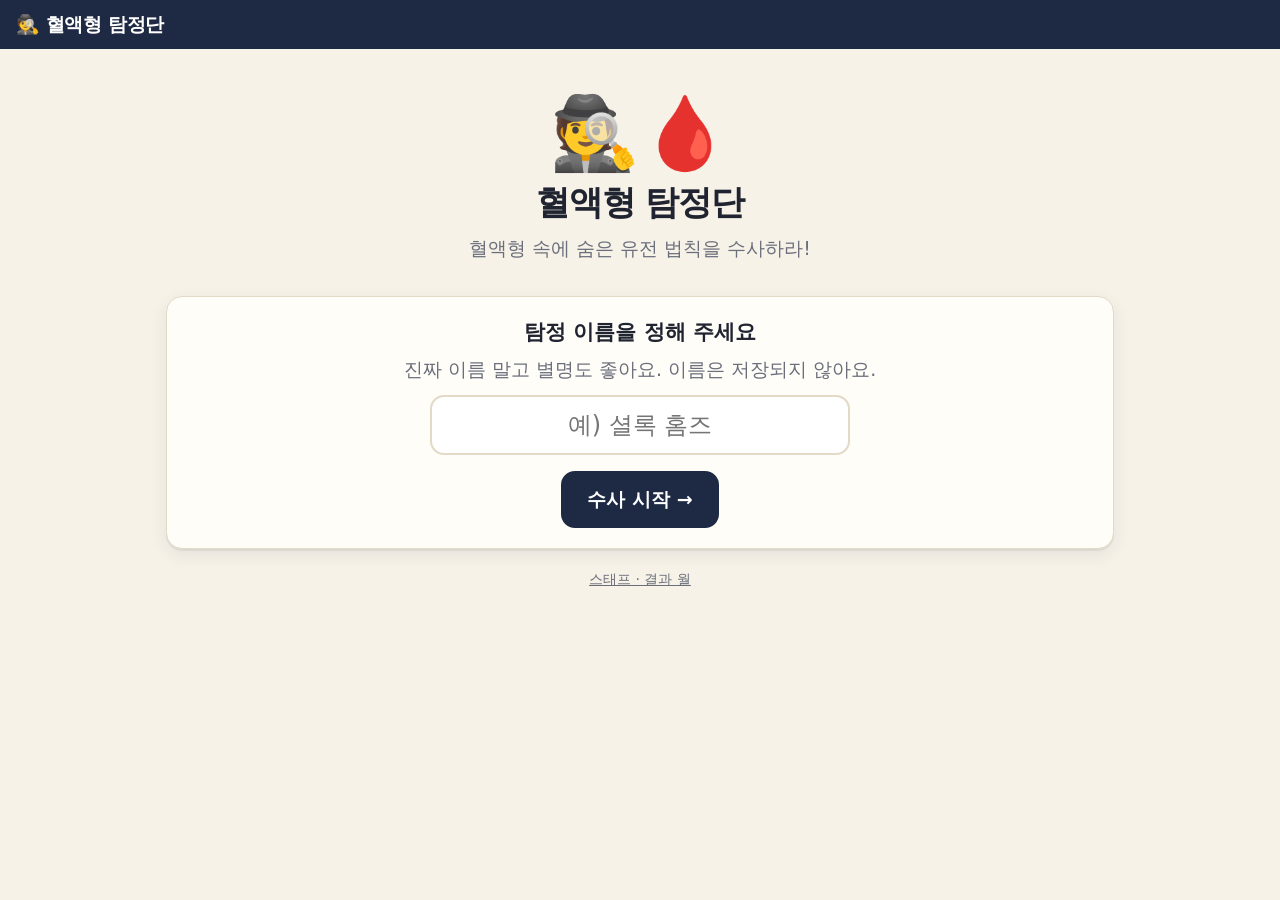
==== index.html @ d7682a1e "참가자 미션 앱, 결과 월, 오프라인 캐시 추가 Co-Authored-By: Claude Opus 5.5 <noreply@anthropic.com>" ====
<!doctype html>
<!-- 혈액형 탐정단 참가자용 앱 (태블릿, 오프라인) -->
<html lang="ko">
<head>
<meta charset="utf-8">
<meta name="viewport" content="width=device-width, initial-scale=1, viewport-fit=cover">
<meta name="theme-color" content="#1e2a44">
<meta name="robots" content="noindex">
<title>혈액형 탐정단</title>
<link rel="manifest" href="manifest.webmanifest">
<link rel="icon" href="icon.svg" type="image/svg+xml">
<link rel="apple-touch-icon" href="icon.svg">
<meta name="apple-mobile-web-app-capable" content="yes">
<link rel="stylesheet" href="css/style.css">
</head>
<body>
<header class="topbar">
  <span class="brand">🕵️ 혈액형 탐정단</span>
  <span class="who" id="who"></span>
  <span id="topActions"></span>
</header>
<main id="app"></main>
<div id="overlay"></div>
<script src="js/genetics.js"></script>
<script src="js/store.js"></script>
<script src="js/app.js"></script>
</body>
</html>
---- css/style.css ----
/* 혈액형 탐정단 공통 스타일 — 태블릿 터치 기준 (큰 버튼, 큰 글씨) */
:root {
  --bg: #f7f2e8;
  --paper: #fffdf8;
  --ink: #1f2430;
  --muted: #6b6f7b;
  --line: #e2d9c6;
  --navy: #1e2a44;
  --gold: #e0a526;
  --ok: #1f8a4c;
  --ok-bg: #e5f5ec;
  --bad: #c0392b;
  --bad-bg: #fbe9e7;
  --A: #e74c3c;
  --B: #2e86de;
  --AB: #8e44ad;
  --O: #e67e22;
  --radius: 16px;
  --shadow: 0 2px 0 rgba(0, 0, 0, .06), 0 6px 18px rgba(30, 42, 68, .08);
}

* { box-sizing: border-box; }
html, body { margin: 0; height: 100%; }
body {
  background: var(--bg);
  color: var(--ink);
  font-family: "Apple SD Gothic Neo", "Malgun Gothic", "Noto Sans KR", system-ui, sans-serif;
  font-size: 19px;
  line-height: 1.5;
  -webkit-tap-highlight-color: transparent;
  user-select: none;
  -webkit-user-select: none;
}
input { user-select: text; -webkit-user-select: text; }
button { font: inherit; color: inherit; }

/* 상단 바 */
.topbar {
  position: sticky; top: 0; z-index: 5;
  display: flex; align-items: center; gap: 12px;
  padding: 10px 16px;
  background: var(--navy); color: #fff;
}
.topbar .brand { font-weight: 800; letter-spacing: -.02em; }
.topbar .who { margin-left: auto; font-size: 16px; opacity: .85; }
.topbar button {
  background: rgba(255, 255, 255, .12); border: 0; border-radius: 10px;
  padding: 8px 14px; color: #fff; cursor: pointer; min-height: 44px;
}

main { max-width: 980px; margin: 0 auto; padding: 20px 16px 48px; }

h1 { font-size: 34px; margin: 8px 0 4px; letter-spacing: -.03em; }
h2 { font-size: 26px; margin: 4px 0 8px; letter-spacing: -.02em; }
h3 { font-size: 21px; margin: 0 0 6px; }
p { margin: 6px 0 12px; }
.muted { color: var(--muted); }
.center { text-align: center; }

.card {
  background: var(--paper); border: 1px solid var(--line); border-radius: var(--radius);
  box-shadow: var(--shadow); padding: 20px; margin: 14px 0;
}
.card.tip { background: #fff8e1; border-color: #f3dc9b; }
.card.warn { background: #fff3f0; border-color: #f2c4bb; }

/* 버튼 */
.btn {
  display: inline-flex; align-items: center; justify-content: center; gap: 8px;
  min-height: 56px; padding: 12px 24px;
  border: 2px solid var(--navy); border-radius: 14px;
  background: var(--paper); color: var(--navy);
  font-weight: 700; cursor: pointer;
  transition: transform .06s;
}
.btn:active { transform: scale(.97); }
.btn.primary { background: var(--navy); color: #fff; }
.btn.gold { background: var(--gold); border-color: var(--gold); color: var(--navy); }
.btn.small { min-height: 44px; padding: 8px 16px; font-size: 16px; }
.btn:disabled { opacity: .35; cursor: default; transform: none; }
.actions { display: flex; flex-wrap: wrap; gap: 12px; margin-top: 16px; }
.actions.end { justify-content: flex-end; }

/* 선택 칩 (혈액형·유전자형·O/X) */
.chips { display: flex; flex-wrap: wrap; gap: 10px; }
.chip {
  min-width: 72px; min-height: 56px; padding: 8px 18px;
  border: 2px solid var(--line); border-radius: 14px; background: #fff;
  font-weight: 800; font-size: 22px; cursor: pointer;
}
.chip.on { border-color: var(--navy); background: var(--navy); color: #fff; }
.chip.t-A.on { background: var(--A); border-color: var(--A); }
.chip.t-B.on { background: var(--B); border-color: var(--B); }
.chip.t-AB.on { background: var(--AB); border-color: var(--AB); }
.chip.t-O.on { background: var(--O); border-color: var(--O); }

.badge {
  display: inline-block; min-width: 2.2em; padding: 2px 10px; border-radius: 999px;
  color: #fff; font-weight: 800; text-align: center; white-space: nowrap;
}
.badge.t-A { background: var(--A); } .badge.t-B { background: var(--B); }
.badge.t-AB { background: var(--AB); } .badge.t-O { background: var(--O); }
.badge.t-none { background: #b8b2a5; }

.gene {
  display: inline-block; padding: 6px 14px; margin: 4px; border-radius: 10px;
  background: #eef1f7; border: 2px dashed #9aa6c2; font-weight: 800; font-size: 24px; letter-spacing: .08em;
}

/* 홈 */
.hero { text-align: center; padding: 28px 0 8px; }
.hero .emoji { font-size: 72px; line-height: 1; }
.name-input {
  width: 100%; max-width: 420px; min-height: 60px; padding: 10px 16px;
  font: inherit; font-size: 24px; text-align: center;
  border: 2px solid var(--line); border-radius: 14px; background: #fff;
}
.name-input:focus { outline: none; border-color: var(--navy); }

/* 미션 맵 */
.mission-grid { display: grid; grid-template-columns: repeat(auto-fill, minmax(280px, 1fr)); gap: 14px; }
.mission {
  position: relative; text-align: left; cursor: pointer;
  background: var(--paper); border: 2px solid var(--line); border-radius: var(--radius);
  padding: 18px; box-shadow: var(--shadow); min-height: 130px;
}
.mission .num { font-size: 15px; font-weight: 800; color: var(--muted); }
.mission .title { font-size: 22px; font-weight: 800; margin: 2px 0 4px; }
.mission .desc { font-size: 16px; color: var(--muted); }
.mission .stamp {
  position: absolute; top: 12px; right: 12px; transform: rotate(-12deg);
  border: 3px solid var(--bad); color: var(--bad); border-radius: 8px;
  padding: 0 8px; font-weight: 900; font-size: 16px;
}
.mission.done { border-color: #f0c9c3; }

/* 퀴즈 */
.quiz-q { display: flex; align-items: center; gap: 16px; flex-wrap: wrap; padding: 14px 0; border-bottom: 1px dashed var(--line); }
.quiz-q:last-child { border-bottom: 0; }
.quiz-q .q { flex: 1 1 360px; font-size: 20px; }

/* 판정 랩 */
.tabs { display: flex; gap: 8px; flex-wrap: wrap; }
.tab {
  min-height: 52px; padding: 8px 18px; border-radius: 12px; border: 2px solid var(--line);
  background: #fff; font-weight: 700; cursor: pointer;
}
.tab.on { border-color: var(--navy); background: var(--navy); color: #fff; }
.wells { display: grid; grid-template-columns: repeat(3, 1fr); gap: 12px; margin: 14px 0; }
.well {
  border: 2px solid var(--line); border-radius: 14px; background: #fff; padding: 14px 10px;
  text-align: center; cursor: pointer;
}
.well .label { font-weight: 800; }
.well .drop {
  width: 84px; height: 84px; margin: 10px auto; border-radius: 50%;
  background: radial-gradient(circle at 35% 35%, #ff8a80, #c62828);
}
.well.clumped .drop {
  background:
    radial-gradient(circle at 25% 30%, #8e0000 0 9px, transparent 10px),
    radial-gradient(circle at 60% 25%, #8e0000 0 7px, transparent 8px),
    radial-gradient(circle at 70% 60%, #8e0000 0 10px, transparent 11px),
    radial-gradient(circle at 35% 70%, #8e0000 0 8px, transparent 9px),
    #f8d7d3;
}
.well .state { font-size: 16px; color: var(--muted); }
.well.unset .drop { background: #eee; border: 2px dashed #ccc; }
.well.clumped { border-color: var(--bad); }

/* 펀넷 사각형 */
.punnett { border-collapse: separate; border-spacing: 8px; margin: 8px auto; }
.punnett th { font-size: 26px; width: 72px; height: 60px; }
.punnett th.p1 { color: #8a5a00; } .punnett th.p2 { color: #22508f; }
.punnett td { padding: 0; }
.cell {
  width: 120px; height: 96px; border-radius: 14px; border: 2px dashed #b8b2a5; background: #fff;
  font-size: 28px; font-weight: 900; cursor: pointer; display: flex; flex-direction: column;
  align-items: center; justify-content: center;
}
.cell small { font-size: 15px; font-weight: 700; color: var(--muted); }
.cell.right { border: 2px solid var(--ok); background: var(--ok-bg); }
.cell.wrong { border: 2px solid var(--bad); background: var(--bad-bg); }

/* 바뀐 아기 사건 */
.babies { display: flex; flex-wrap: wrap; gap: 12px; }
.baby {
  min-width: 120px; min-height: 84px; padding: 10px 14px; border-radius: 14px; border: 2px solid var(--line);
  background: #fff; cursor: pointer; text-align: center; font-weight: 800;
}
.baby .face { font-size: 34px; line-height: 1; }
.baby.sel { border-color: var(--gold); box-shadow: 0 0 0 4px rgba(224, 165, 38, .35); }
.baby.used { opacity: .35; }
.couples { display: grid; grid-template-columns: repeat(auto-fill, minmax(220px, 1fr)); gap: 12px; }
.couple {
  border: 2px solid var(--line); border-radius: 14px; background: #fff; padding: 14px; cursor: pointer; min-height: 150px;
}
.couple .slot {
  margin-top: 10px; min-height: 48px; border-radius: 10px; border: 2px dashed #ccc;
  display: flex; align-items: center; justify-content: center; font-weight: 800; color: var(--muted);
}
.couple.right { border-color: var(--ok); background: var(--ok-bg); }
.couple.wrong { border-color: var(--bad); background: var(--bad-bg); }

/* 막대 그래프 */
.bars { display: grid; gap: 12px; }
.bar-row { display: grid; grid-template-columns: 76px 1fr 120px; align-items: center; gap: 12px; }
.bar-track { position: relative; height: 34px; background: #efe9dc; border-radius: 10px; overflow: hidden; }
.bar-fill { height: 100%; border-radius: 10px; transition: width .35s ease; }
.bar-fill.t-A { background: var(--A); } .bar-fill.t-B { background: var(--B); }
.bar-fill.t-AB { background: var(--AB); } .bar-fill.t-O { background: var(--O); }
.bar-mark { position: absolute; top: -3px; bottom: -3px; width: 4px; background: var(--navy); border-radius: 2px; transition: left .35s; }
.bar-val { font-weight: 800; font-variant-numeric: tabular-nums; }
.legend { font-size: 15px; color: var(--muted); }
.legend .mk { display: inline-block; width: 4px; height: 16px; background: var(--navy); vertical-align: middle; margin: 0 6px 0 12px; }

.dots { display: flex; flex-wrap: wrap; gap: 4px; min-height: 22px; margin: 10px 0; }
.dot { width: 18px; height: 18px; border-radius: 50%; }
.dot.t-A { background: var(--A); } .dot.t-B { background: var(--B); }
.dot.t-AB { background: var(--AB); } .dot.t-O { background: var(--O); }

/* 피드백 */
.feedback { padding: 14px 16px; border-radius: 12px; margin-top: 14px; font-weight: 700; }
.feedback.ok { background: var(--ok-bg); color: var(--ok); }
.feedback.bad { background: var(--bad-bg); color: var(--bad); }

/* 인증서 */
.certificate {
  text-align: center; border: 6px double var(--gold); background: var(--paper);
  border-radius: 20px; padding: 28px 20px; margin: 16px 0;
}
.certificate .name { font-size: 40px; font-weight: 900; margin: 6px 0; }

/* 자동 초기화 안내 */
.overlay {
  position: fixed; inset: 0; z-index: 20; background: rgba(30, 42, 68, .75);
  display: flex; align-items: center; justify-content: center; padding: 16px;
}
.overlay .box { background: var(--paper); border-radius: 20px; padding: 28px; max-width: 460px; text-align: center; }
.overlay .count { font-size: 64px; font-weight: 900; color: var(--navy); }

.grid-2 { display: grid; grid-template-columns: repeat(auto-fit, minmax(300px, 1fr)); gap: 14px; }

@media (max-width: 600px) {
  body { font-size: 17px; }
  h1 { font-size: 28px; }
  .cell { width: 88px; height: 80px; font-size: 24px; }
  .punnett th { width: 48px; }
  .bar-row { grid-template-columns: 66px 1fr 92px; }
  .wells { gap: 8px; }
  .well .drop { width: 60px; height: 60px; }
}
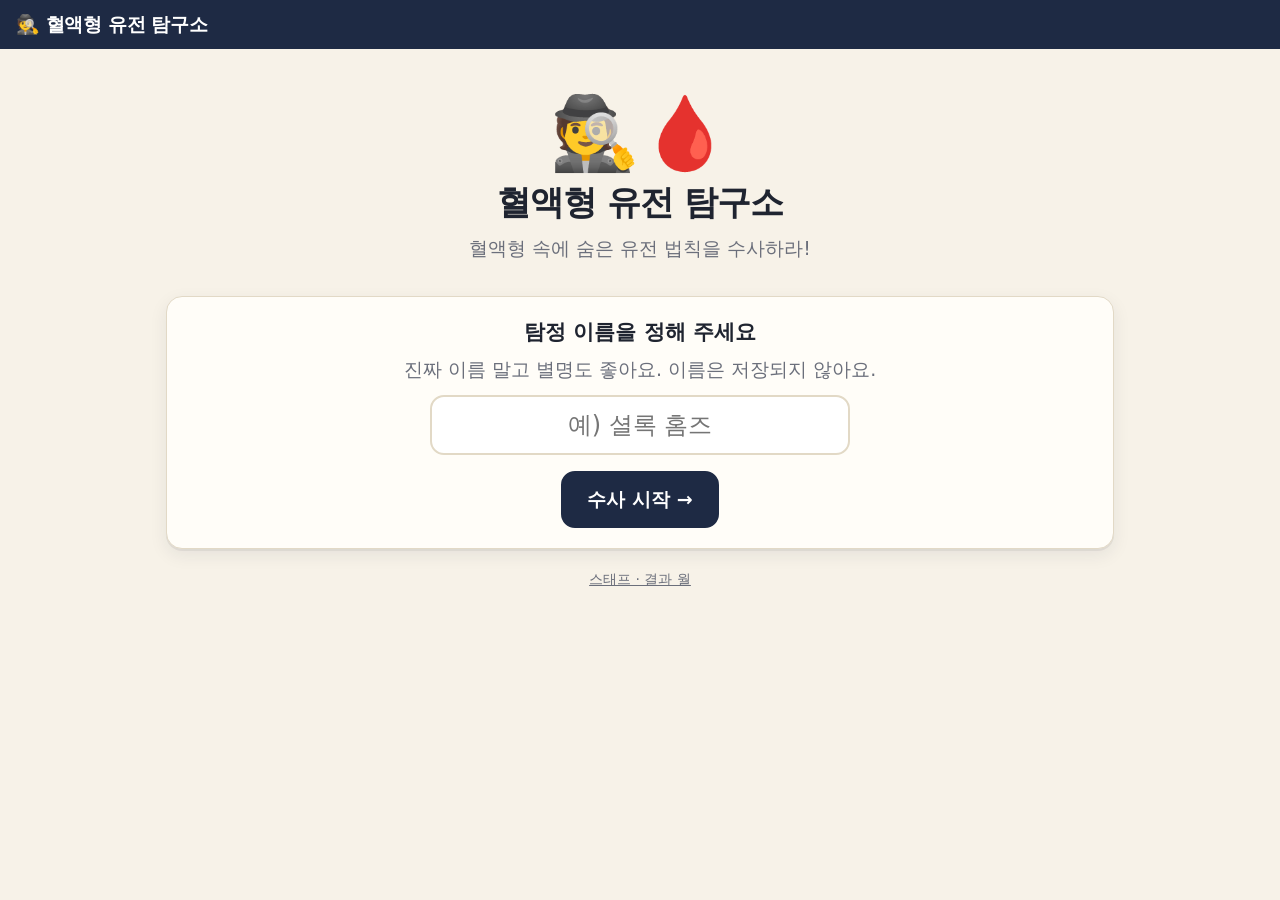
==== commit d2f5b37b: "앱 이름을 '혈액형 탐정단'에서 '혈액형 유전 탐구소'로 변경 Co-Authored-By: Claude Opus 5.5 <noreply@anthropic.com>" ====
--- a/index.html
+++ b/index.html
@@ -1,12 +1,12 @@
 <!doctype html>
-<!-- 혈액형 탐정단 참가자용 앱 (태블릿, 오프라인) -->
+<!-- 혈액형 유전 탐구소 참가자용 앱 (태블릿, 오프라인) -->
 <html lang="ko">
 <head>
 <meta charset="utf-8">
 <meta name="viewport" content="width=device-width, initial-scale=1, viewport-fit=cover">
 <meta name="theme-color" content="#1e2a44">
 <meta name="robots" content="noindex">
-<title>혈액형 탐정단</title>
+<title>혈액형 유전 탐구소</title>
 <link rel="manifest" href="manifest.webmanifest">
 <link rel="icon" href="icon.svg" type="image/svg+xml">
 <link rel="apple-touch-icon" href="icon.svg">
@@ -15,7 +15,7 @@
 </head>
 <body>
 <header class="topbar">
-  <span class="brand">🕵️ 혈액형 탐정단</span>
+  <span class="brand">🕵️ 혈액형 유전 탐구소</span>
   <span class="who" id="who"></span>
   <span id="topActions"></span>
 </header>
--- a/css/style.css
+++ b/css/style.css
@@ -1,4 +1,4 @@
-/* 혈액형 탐정단 공통 스타일 — 태블릿 터치 기준 (큰 버튼, 큰 글씨) */
+/* 혈액형 유전 탐구소 공통 스타일 — 태블릿 터치 기준 (큰 버튼, 큰 글씨) */
 :root {
   --bg: #f7f2e8;
   --paper: #fffdf8;
@@ -239,6 +239,32 @@
 .overlay .box { background: var(--paper); border-radius: 20px; padding: 28px; max-width: 460px; text-align: center; }
 .overlay .count { font-size: 64px; font-weight: 900; color: var(--navy); }
 
+/* 낮은 확률 출생 축하 — 터치를 막지 않아서 계속 +1명을 누를 수 있음 */
+.fx {
+  position: fixed; inset: 0; z-index: 15; pointer-events: none; overflow: hidden;
+  display: flex; align-items: center; justify-content: center; padding: 16px;
+}
+.fx:empty { display: none; }
+.fx .burst {
+  text-align: center; background: rgba(255, 253, 248, .97); border: 4px solid var(--gold);
+  border-radius: 24px; padding: 20px 28px; box-shadow: 0 12px 40px rgba(30, 42, 68, .3);
+  animation: fx-pop .5s cubic-bezier(.2, 1.6, .4, 1) both, fx-out .4s ease 2.3s forwards;
+}
+.fx .big { font-size: 32px; font-weight: 900; color: var(--navy); letter-spacing: -.02em; margin: 4px 0 6px; }
+.fx .baby-pop { font-size: 64px; line-height: 1; animation: fx-wiggle .6s ease-in-out 2; }
+.fx .confetto {
+  position: absolute; top: -24px; width: 10px; height: 16px; border-radius: 2px;
+  animation-name: fx-fall; animation-timing-function: linear; animation-fill-mode: forwards;
+}
+@keyframes fx-pop { from { transform: scale(.3); opacity: 0; } to { transform: scale(1); opacity: 1; } }
+@keyframes fx-out { to { transform: scale(.95); opacity: 0; } }
+@keyframes fx-wiggle { 0%, 100% { transform: rotate(0); } 25% { transform: rotate(-15deg) scale(1.1); } 75% { transform: rotate(15deg) scale(1.1); } }
+@keyframes fx-fall { to { transform: translateY(110vh) rotate(720deg); } }
+@media (prefers-reduced-motion: reduce) {
+  .fx .confetto { display: none; }
+  .fx .burst, .fx .baby-pop { animation: fx-out .4s ease 2.3s forwards; }
+}
+
 .grid-2 { display: grid; grid-template-columns: repeat(auto-fit, minmax(300px, 1fr)); gap: 14px; }
 
 @media (max-width: 600px) {
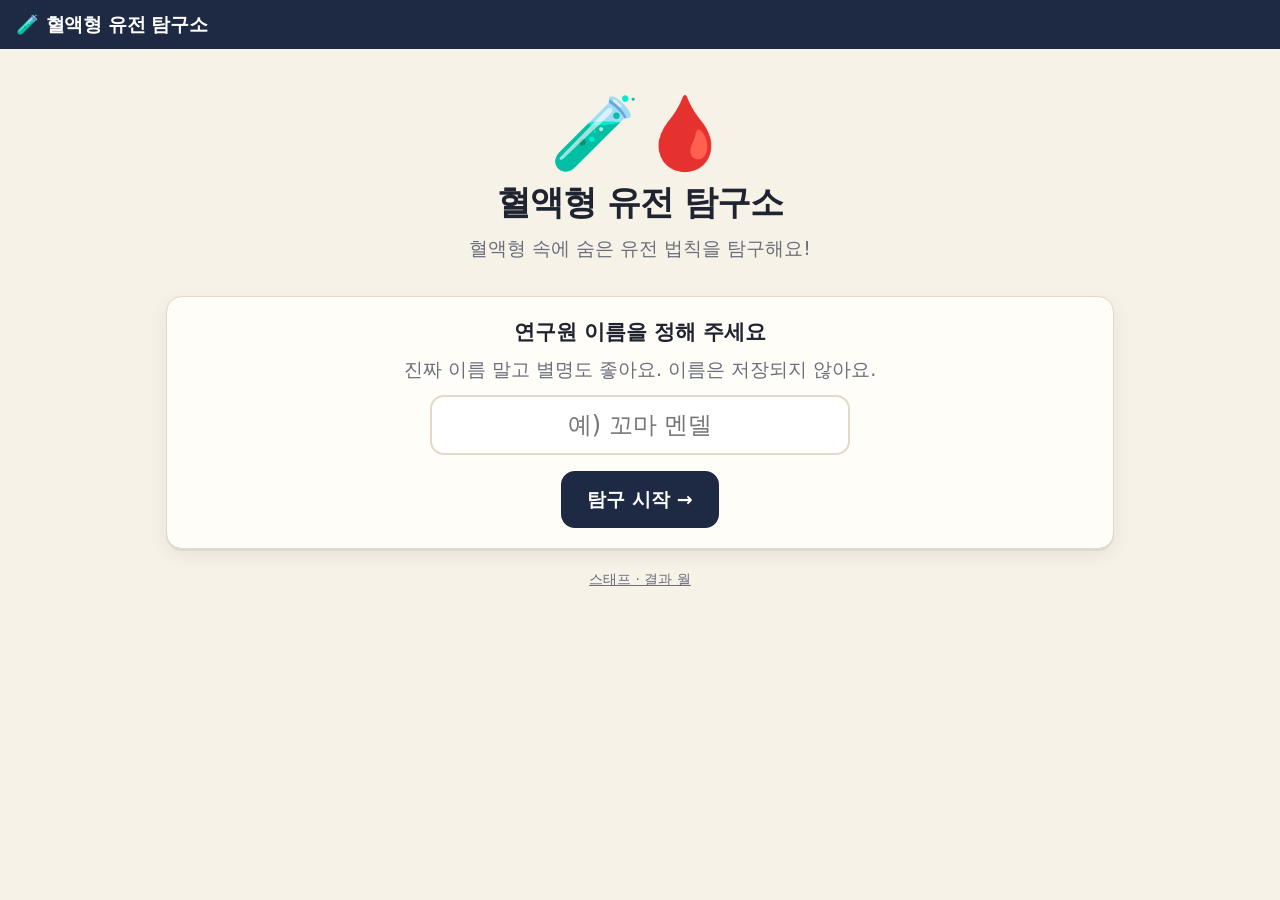
==== commit 8c91b829: "탐정·수사 표현을 탐구·연구 표현으로 변경 Co-Authored-By: Claude Opus 5.5 <noreply@anthropic.com>" ====
--- a/index.html
+++ b/index.html
@@ -15,7 +15,7 @@
 </head>
 <body>
 <header class="topbar">
-  <span class="brand">🕵️ 혈액형 유전 탐구소</span>
+  <span class="brand">🧪 혈액형 유전 탐구소</span>
   <span class="who" id="who"></span>
   <span id="topActions"></span>
 </header>
--- a/css/style.css
+++ b/css/style.css
@@ -182,7 +182,7 @@
 .cell.right { border: 2px solid var(--ok); background: var(--ok-bg); }
 .cell.wrong { border: 2px solid var(--bad); background: var(--bad-bg); }
 
-/* 바뀐 아기 사건 */
+/* 바뀐 아기 찾기 */
 .babies { display: flex; flex-wrap: wrap; gap: 12px; }
 .baby {
   min-width: 120px; min-height: 84px; padding: 10px 14px; border-radius: 14px; border: 2px solid var(--line);
